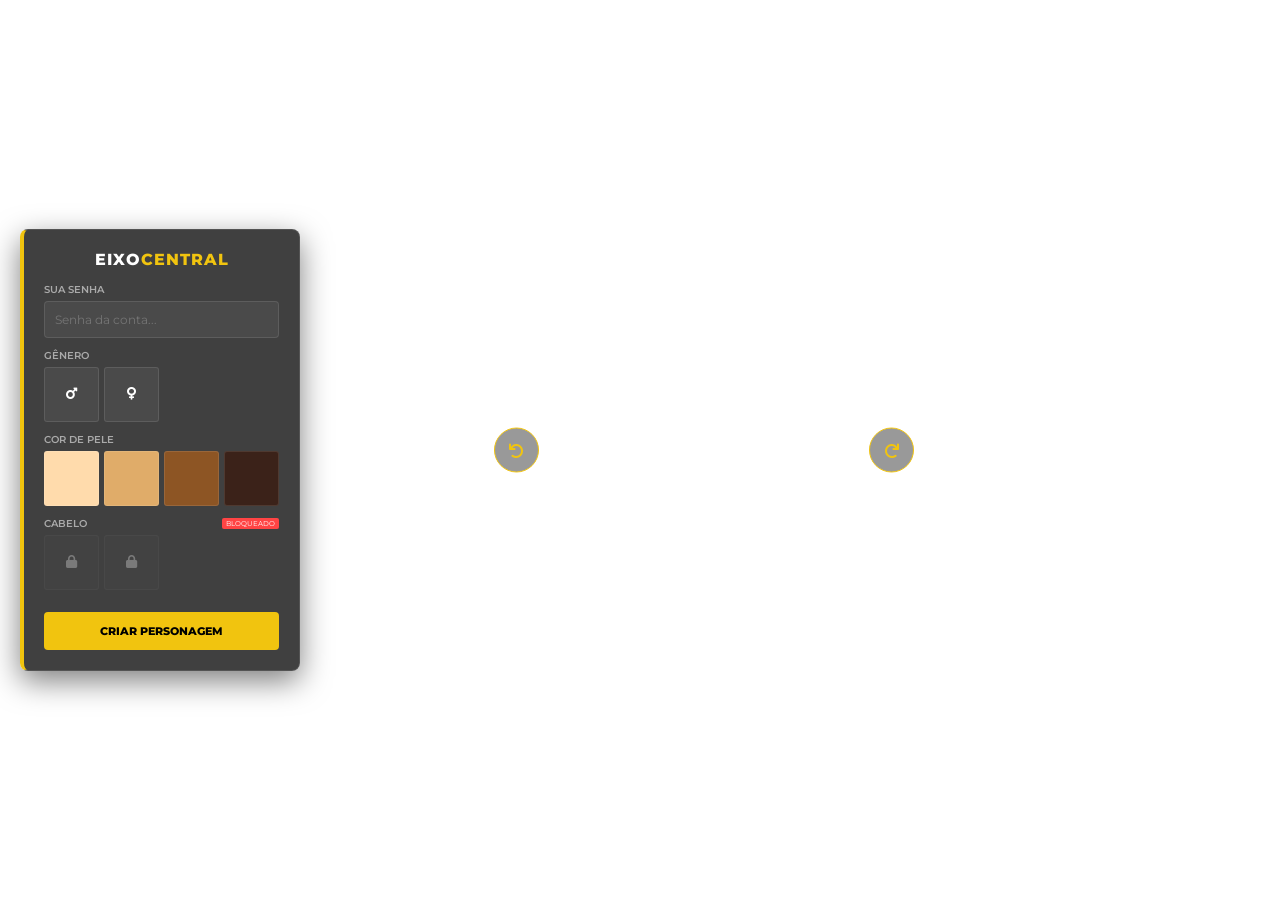
==== criacao.html @ 39329869 "Add files via upload" ====
<!DOCTYPE html>
<html lang="pt-br">
<head>
    <meta charset="UTF-8">
    <meta name="viewport" content="width=device-width, initial-scale=1.0">
    <link href="https://fonts.googleapis.com/css2?family=Montserrat:wght@400;800&display=swap" rel="stylesheet">
    <link rel="stylesheet" href="https://cdnjs.cloudflare.com/ajax/libs/font-awesome/6.0.0/css/all.min.css">
    <style>
        :root { --primary: #f1c40f; --danger: #ff4444; }
        * { margin: 0; padding: 0; box-sizing: border-box; font-family: 'Montserrat', sans-serif; }
        
        body { background: transparent; height: 100vh; width: 100vw; overflow: hidden; display: flex; align-items: center; }

        /* MENU ACHATADO E COMPACTO */
        .sidebar {
            width: 280px; height: auto; max-height: 85vh; margin-left: 20px;
            background: rgba(0, 0, 0, 0.75); backdrop-filter: blur(15px); -webkit-backdrop-filter: blur(15px);
            border: 1px solid rgba(255,255,255,0.1); border-left: 4px solid var(--primary);
            border-radius: 8px; padding: 20px; color: white; display: flex; flex-direction: column;
            box-shadow: 0 10px 30px rgba(0,0,0,0.5);
        }

        h1 { font-weight: 800; font-size: 1rem; text-transform: uppercase; margin-bottom: 15px; text-align: center; letter-spacing: 1px; }
        h1 span { color: var(--primary); }

        .section { margin-bottom: 12px; position: relative; }
        .section p { font-weight: 600; font-size: 0.6rem; text-transform: uppercase; color: #aaa; margin-bottom: 6px; }

        /* INPUT DE SENHA */
        .input-senha {
            width: 100%; padding: 10px; background: rgba(255,255,255,0.05);
            border: 1px solid rgba(255,255,255,0.1); border-radius: 4px;
            color: white; font-size: 0.75rem; outline: none; transition: 0.3s;
        }
        .input-senha:focus { border-color: var(--primary); background: rgba(255,255,255,0.1); }

        /* GRID QUADRADINHO */
        .grid-options { display: grid; grid-template-columns: repeat(4, 1fr); gap: 5px; }
        .box-opt {
            aspect-ratio: 1/1; background: rgba(255,255,255,0.05); border: 1px solid rgba(255,255,255,0.1);
            display: flex; align-items: center; justify-content: center; cursor: pointer; font-size: 0.8rem; border-radius: 3px;
        }
        .box-opt.active { background: var(--primary); color: black; border-color: var(--primary); }

        /* BLOQUEIO CABELO */
        .locked { opacity: 0.3; filter: grayscale(1); }
        .badge-locked {
            position: absolute; top: 0; right: 0; background: var(--danger);
            color: white; font-size: 0.45rem; padding: 1px 4px; border-radius: 2px;
        }

        /* SETAS DE GIRAR NO CENTRO */
        .center-rotate {
            position: fixed; left: 55%; top: 50%; transform: translate(-50%, -50%);
            width: 420px; display: flex; justify-content: space-between; pointer-events: none;
        }
        .arrow-rotate {
            pointer-events: auto; background: rgba(0,0,0,0.4); border: 1px solid var(--primary);
            color: var(--primary); width: 45px; height: 45px; border-radius: 50%;
            display: flex; align-items: center; justify-content: center; font-size: 1rem;
        }

        /* BOTÃO FINALIZAR */
        .btn-finish {
            margin-top: 10px; background: var(--primary); border: none;
            padding: 12px; color: black; font-weight: 800; border-radius: 4px;
            cursor: pointer; text-transform: uppercase; font-size: 0.7rem; transition: 0.3s;
        }
        .btn-finish:active { transform: scale(0.95); opacity: 0.8; }
    </style>
</head>
<body>

    <aside class="sidebar">
        <h1>EIXO<span>CENTRAL</span></h1>

        <div class="section">
            <p>Sua Senha</p>
            <input type="password" id="char-pass" class="input-senha" placeholder="Senha da conta...">
        </div>

        <div class="section">
            <p>Gênero</p>
            <div class="grid-options">
                <div id="m-btn" class="box-opt" onclick="setGender('M', 58)"><i class="fas fa-mars"></i></div>
                <div id="f-btn" class="box-opt" onclick="setGender('F', 184)"><i class="fas fa-venus"></i></div>
            </div>
        </div>

        <div class="section">
            <p>Cor de Pele</p>
            <div class="grid-options">
                <div class="box-opt" style="background: #ffdbac;" onclick="setSkin(1)"></div>
                <div class="box-opt" style="background: #e0ac69;" onclick="setSkin(3)"></div>
                <div class="box-opt" style="background: #8d5524;" onclick="setSkin(4)"></div>
                <div class="box-opt" style="background: #3b2219;" onclick="setSkin(5)"></div>
            </div>
        </div>

        <div class="section">
            <p>Cabelo</p>
            <span class="badge-locked">BLOQUEADO</span>
            <div class="grid-options locked">
                <div class="box-opt"><i class="fas fa-lock"></i></div>
                <div class="box-opt"><i class="fas fa-lock"></i></div>
            </div>
        </div>

        <button class="btn-finish" onclick="finalizar()">Criar Personagem</button>
    </aside>

    <div class="center-rotate">
        <div class="arrow-rotate" onmousedown="startRotate(-5)" onmouseup="stopRotate()"><i class="fas fa-undo"></i></div>
        <div class="arrow-rotate" onmousedown="startRotate(5)" onmouseup="stopRotate()"><i class="fas fa-redo"></i></div>
    </div>

    <script>
        let rotateTimer;
        function setGender(g, skinId) {
            document.querySelectorAll('.box-opt').forEach(b => b.classList.remove('active'));
            document.getElementById(g.toLowerCase() + '-btn').classList.add('active');
            if(window.geckoju) window.geckoju.send("setGender:" + skinId);
        }
        function setSkin(id) { if(window.geckoju) window.geckoju.send("setSkinColor:" + id); }
        function startRotate(val) { rotateTimer = setInterval(() => { if(window.geckoju) window.geckoju.send("rotateChar:" + val); }, 50); }
        function stopRotate() { clearInterval(rotateTimer); }
        
        function finalizar() {
            const pass = document.getElementById('char-pass').value;
            if(pass.length < 4) {
                alert("Senha muito curta!");
                return;
            }
            if(window.geckoju) window.geckoju.send("finishCreation:" + pass);
        }
    </script>
</body>
</html>
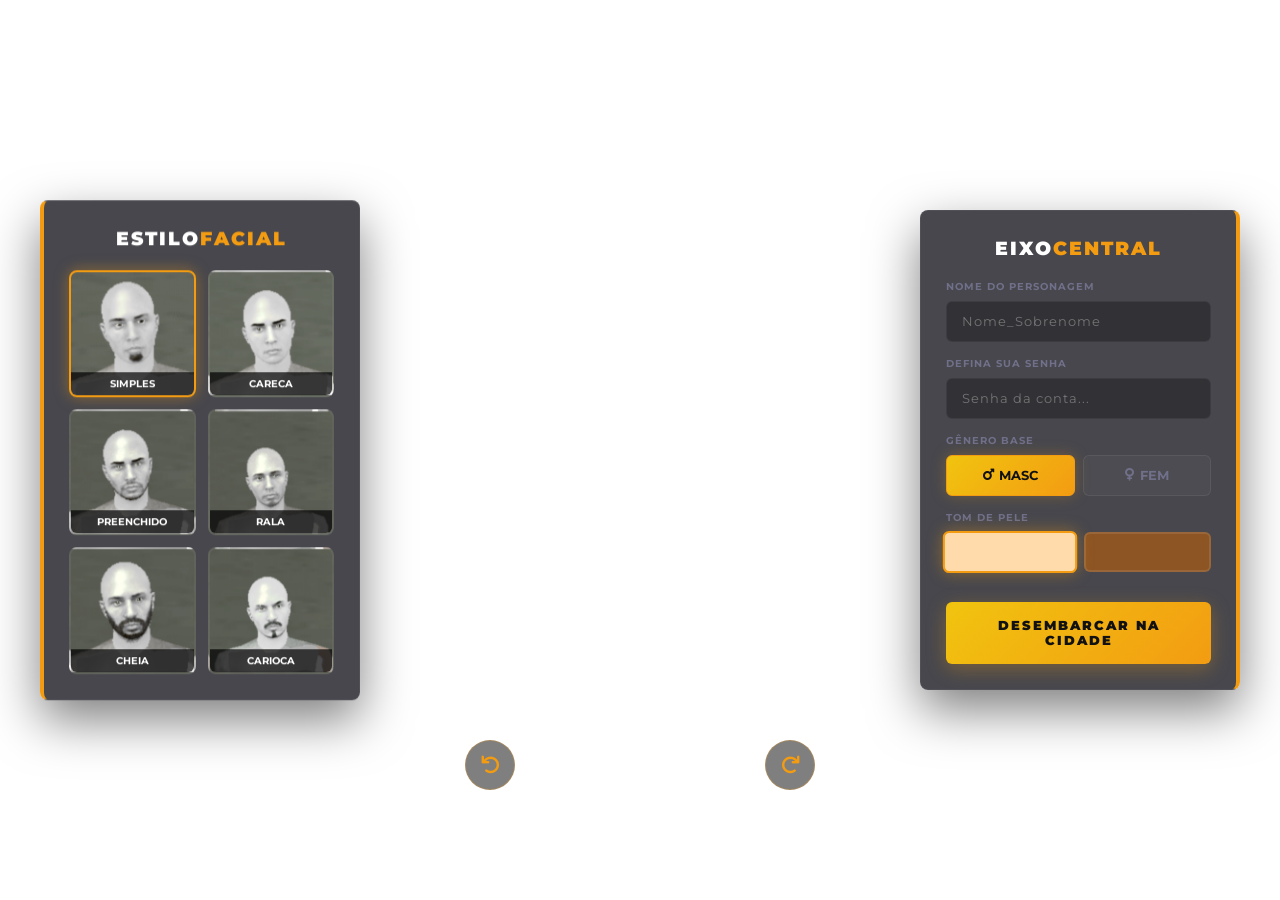
==== commit 6d9ec905: "Add files via upload" ====
--- a/criacao.html
+++ b/criacao.html
@@ -3,135 +3,418 @@
 <head>
     <meta charset="UTF-8">
     <meta name="viewport" content="width=device-width, initial-scale=1.0">
-    <link href="https://fonts.googleapis.com/css2?family=Montserrat:wght@400;800&display=swap" rel="stylesheet">
+    <link href="https://fonts.googleapis.com/css2?family=Montserrat:wght@400;600;800;900&display=swap" rel="stylesheet">
     <link rel="stylesheet" href="https://cdnjs.cloudflare.com/ajax/libs/font-awesome/6.0.0/css/all.min.css">
     <style>
-        :root { --primary: #f1c40f; --danger: #ff4444; }
+        :root { 
+            --primary: #f39c12; 
+            --secondary: #f1c40f; 
+            --danger: #e74c3c;
+            --panel-bg: rgba(10, 10, 18, 0.75);
+            --border-glow: rgba(243, 156, 18, 0.2);
+            --text-sub: #70708a;
+        }
+        
         * { margin: 0; padding: 0; box-sizing: border-box; font-family: 'Montserrat', sans-serif; }
         
-        body { background: transparent; height: 100vh; width: 100vw; overflow: hidden; display: flex; align-items: center; }
-
-        /* MENU ACHATADO E COMPACTO */
+        body { 
+            background: transparent; 
+            height: 100vh; 
+            width: 100vw; 
+            overflow: hidden; 
+            font-size: 14px;
+        }
+
+        /* PAINÉIS LATERAIS (FIVEM STYLE) */
         .sidebar {
-            width: 280px; height: auto; max-height: 85vh; margin-left: 20px;
-            background: rgba(0, 0, 0, 0.75); backdrop-filter: blur(15px); -webkit-backdrop-filter: blur(15px);
-            border: 1px solid rgba(255,255,255,0.1); border-left: 4px solid var(--primary);
-            border-radius: 8px; padding: 20px; color: white; display: flex; flex-direction: column;
-            box-shadow: 0 10px 30px rgba(0,0,0,0.5);
-        }
-
-        h1 { font-weight: 800; font-size: 1rem; text-transform: uppercase; margin-bottom: 15px; text-align: center; letter-spacing: 1px; }
+            position: absolute;
+            top: 50%;
+            transform: translateY(-50%);
+            width: 320px; 
+            height: auto; 
+            max-height: 95vh; 
+            background: var(--panel-bg); 
+            backdrop-filter: blur(20px); 
+            -webkit-backdrop-filter: blur(20px);
+            border: 1px solid rgba(255,255,255,0.05); 
+            border-radius: 8px; 
+            padding: 25px; 
+            color: white; 
+            display: flex; 
+            flex-direction: column;
+            box-shadow: 0 20px 50px rgba(0,0,0,0.5);
+            overflow-y: auto;
+        }
+        .sidebar::-webkit-scrollbar { display: none; }
+
+        /* Painel Principal na Direita */
+        .main-panel {
+            right: 40px;
+            border-right: 4px solid var(--primary);
+        }
+
+        /* Painel de Preview na Esquerda */
+        .preview-panel {
+            left: 40px;
+            border-left: 4px solid var(--primary);
+            transition: all 0.3s ease;
+        }
+
+        h1 { 
+            font-weight: 900; 
+            font-size: 1.2rem; 
+            text-transform: uppercase; 
+            margin-bottom: 20px; 
+            text-align: center; 
+            letter-spacing: 2px; 
+        }
         h1 span { color: var(--primary); }
 
-        .section { margin-bottom: 12px; position: relative; }
-        .section p { font-weight: 600; font-size: 0.6rem; text-transform: uppercase; color: #aaa; margin-bottom: 6px; }
-
-        /* INPUT DE SENHA */
-        .input-senha {
-            width: 100%; padding: 10px; background: rgba(255,255,255,0.05);
-            border: 1px solid rgba(255,255,255,0.1); border-radius: 4px;
-            color: white; font-size: 0.75rem; outline: none; transition: 0.3s;
-        }
-        .input-senha:focus { border-color: var(--primary); background: rgba(255,255,255,0.1); }
-
-        /* GRID QUADRADINHO */
-        .grid-options { display: grid; grid-template-columns: repeat(4, 1fr); gap: 5px; }
+        .section { margin-bottom: 15px; position: relative; }
+        .section p { 
+            font-weight: 700; 
+            font-size: 0.65rem; 
+            text-transform: uppercase; 
+            color: var(--text-sub); 
+            margin-bottom: 8px; 
+            letter-spacing: 1px;
+        }
+
+        /* INPUTS */
+        .input-padrao {
+            width: 100%; 
+            padding: 12px 15px; 
+            background: rgba(0,0,0,0.3);
+            border: 1px solid rgba(255,255,255,0.06); 
+            border-radius: 6px;
+            color: white; 
+            font-size: 0.8rem; 
+            outline: none; 
+            transition: all 0.3s;
+            letter-spacing: 1px;
+        }
+        .input-padrao:focus { 
+            border-color: var(--primary); 
+            background: rgba(243, 156, 18, 0.05); 
+            box-shadow: 0 0 15px rgba(243, 156, 18, 0.15);
+        }
+
+        .grid-options { 
+            display: grid; 
+            grid-template-columns: repeat(2, 1fr); 
+            gap: 8px; 
+        }
+        
+        /* BOTÕES DE GÊNERO */
         .box-opt {
-            aspect-ratio: 1/1; background: rgba(255,255,255,0.05); border: 1px solid rgba(255,255,255,0.1);
-            display: flex; align-items: center; justify-content: center; cursor: pointer; font-size: 0.8rem; border-radius: 3px;
-        }
-        .box-opt.active { background: var(--primary); color: black; border-color: var(--primary); }
-
-        /* BLOQUEIO CABELO */
-        .locked { opacity: 0.3; filter: grayscale(1); }
-        .badge-locked {
-            position: absolute; top: 0; right: 0; background: var(--danger);
-            color: white; font-size: 0.45rem; padding: 1px 4px; border-radius: 2px;
+            padding: 12px; 
+            background: rgba(255,255,255,0.03); 
+            border: 1px solid rgba(255,255,255,0.06);
+            display: flex; 
+            align-items: center; 
+            justify-content: center; 
+            cursor: pointer; 
+            font-size: 0.8rem; 
+            font-weight: 700;
+            border-radius: 6px; 
+            color: var(--text-sub);
+            transition: all 0.2s;
+        }
+        .box-opt:hover { border-color: rgba(243, 156, 18, 0.4); color: white; }
+        .box-opt.active { 
+            background: linear-gradient(135deg, var(--secondary), var(--primary)); 
+            color: #111; 
+            border-color: var(--primary); 
+            box-shadow: 0 0 15px rgba(243, 156, 18, 0.25);
+        }
+
+        /* CAIXAS DE COR DE PELE */
+        .color-grid {
+            display: flex;
+            gap: 10px;
+            justify-content: space-between;
+        }
+        .color-box {
+            width: 100%;
+            height: 40px;
+            border-radius: 6px;
+            border: 2px solid rgba(255,255,255,0.1);
+            cursor: pointer;
+            transition: all 0.2s;
+        }
+        .color-box:hover { transform: scale(1.05); }
+        .color-box.active {
+            border-color: var(--primary);
+            box-shadow: 0 0 15px rgba(243, 156, 18, 0.4);
+            transform: scale(1.05);
+        }
+
+        /* GRID DE PREVIEW DE FOTOS (BARBA/CABELO) */
+        .preview-grid {
+            display: grid;
+            grid-template-columns: repeat(2, 1fr);
+            gap: 12px;
+        }
+        .preview-img-box {
+            position: relative;
+            width: 100%;
+            aspect-ratio: 1; /* Quadrado perfeito */
+            background-color: rgba(0,0,0,0.5);
+            border: 2px solid rgba(255,255,255,0.05);
+            border-radius: 8px;
+            cursor: pointer;
+            overflow: hidden;
+            background-size: cover;
+            background-position: center;
+            transition: all 0.2s;
+            display: flex;
+            align-items: flex-end;
+        }
+        .preview-img-box:hover {
+            border-color: rgba(243, 156, 18, 0.5);
+            transform: scale(1.03);
+        }
+        .preview-img-box.active {
+            border-color: var(--primary);
+            box-shadow: 0 0 15px rgba(243, 156, 18, 0.4);
+        }
+        .preview-label {
+            width: 100%;
+            background: rgba(0,0,0,0.7);
+            color: white;
+            text-align: center;
+            font-size: 0.65rem;
+            font-weight: 700;
+            padding: 5px 0;
+            text-transform: uppercase;
         }
 
         /* SETAS DE GIRAR NO CENTRO */
         .center-rotate {
-            position: fixed; left: 55%; top: 50%; transform: translate(-50%, -50%);
-            width: 420px; display: flex; justify-content: space-between; pointer-events: none;
+            position: fixed; 
+            left: 50%; 
+            top: 85%; 
+            transform: translate(-50%, -50%);
+            width: 350px; 
+            display: flex; 
+            justify-content: space-between; 
+            pointer-events: none;
+            z-index: 5;
         }
         .arrow-rotate {
-            pointer-events: auto; background: rgba(0,0,0,0.4); border: 1px solid var(--primary);
-            color: var(--primary); width: 45px; height: 45px; border-radius: 50%;
-            display: flex; align-items: center; justify-content: center; font-size: 1rem;
+            pointer-events: auto; 
+            background: rgba(0,0,0,0.5); 
+            border: 1px solid rgba(243, 156, 18, 0.3);
+            color: var(--primary); 
+            width: 50px; 
+            height: 50px; 
+            border-radius: 50%;
+            display: flex; 
+            align-items: center; 
+            justify-content: center; 
+            font-size: 1.2rem;
+            cursor: pointer;
+            transition: all 0.2s;
+            backdrop-filter: blur(5px);
+        }
+        .arrow-rotate:hover {
+            background: rgba(243, 156, 18, 0.2);
+            border-color: var(--primary);
+            box-shadow: 0 0 15px rgba(243, 156, 18, 0.4);
+            transform: scale(1.1);
         }
 
         /* BOTÃO FINALIZAR */
         .btn-finish {
-            margin-top: 10px; background: var(--primary); border: none;
-            padding: 12px; color: black; font-weight: 800; border-radius: 4px;
-            cursor: pointer; text-transform: uppercase; font-size: 0.7rem; transition: 0.3s;
-        }
-        .btn-finish:active { transform: scale(0.95); opacity: 0.8; }
+            margin-top: 15px; 
+            background: linear-gradient(135deg, var(--secondary), var(--primary)); 
+            border: none;
+            padding: 16px; 
+            color: #111; 
+            font-weight: 900; 
+            border-radius: 6px;
+            cursor: pointer; 
+            text-transform: uppercase; 
+            font-size: 0.8rem; 
+            letter-spacing: 2px;
+            transition: all 0.3s;
+            box-shadow: 0 5px 20px rgba(243, 156, 18, 0.3);
+        }
+        .btn-finish:hover { 
+            transform: translateY(-2px); 
+            box-shadow: 0 8px 25px rgba(243, 156, 18, 0.4); 
+            filter: brightness(1.1);
+        }
     </style>
 </head>
 <body>
 
-    <aside class="sidebar">
+    <!-- PAINEL DA ESQUERDA: FOTOS E PREVIEWS -->
+    <aside class="sidebar preview-panel" id="painel-opcoes">
+        <h1 id="titulo-preview">ESTILO<span>FACIAL</span></h1>
+        
+        <!-- Grid de Barbas (MASCULINO) -->
+        <div id="grid-barbas" class="preview-grid">
+            <div class="preview-img-box active" style="background-image: url('barba1.png');" onclick="setEstilo(1, this)">
+                <div class="preview-label">Simples</div>
+            </div>
+            <div class="preview-img-box" style="background-image: url('barba2.png');" onclick="setEstilo(2, this)">
+                <div class="preview-label">Careca</div>
+            </div>
+            <div class="preview-img-box" style="background-image: url('barba3.png');" onclick="setEstilo(3, this)">
+                <div class="preview-label">Preenchido</div>
+            </div>
+            <div class="preview-img-box" style="background-image: url('barba4.png');" onclick="setEstilo(4, this)">
+                <div class="preview-label">Rala</div>
+            </div>
+            <div class="preview-img-box" style="background-image: url('barba5.png');" onclick="setEstilo(5, this)">
+                <div class="preview-label">Cheia</div>
+            </div>
+            <div class="preview-img-box" style="background-image: url('barba6.png');" onclick="setEstilo(6, this)">
+                <div class="preview-label">Carioca</div>
+            </div>
+        </div>
+
+        <!-- Grid de Cabelos (FEMININO) -->
+        <div id="grid-cabelos" class="preview-grid" style="display: none;">
+            <div class="preview-img-box active" style="background-image: url('cabelo1.png');" onclick="setEstilo(1, this)">
+                <div class="preview-label">Curto</div>
+            </div>
+            <div class="preview-img-box" style="background-image: url('cabelo2.png');" onclick="setEstilo(2, this)">
+                <div class="preview-label">Rabo Cavalo</div>
+            </div>
+        </div>
+    </aside>
+
+    <!-- SETAS DO CENTRO DA TELA -->
+    <div class="center-rotate">
+        <div class="arrow-rotate" onmousedown="startRotate(-5)" onmouseup="stopRotate()" onmouseleave="stopRotate()"><i class="fas fa-undo"></i></div>
+        <div class="arrow-rotate" onmousedown="startRotate(5)" onmouseup="stopRotate()" onmouseleave="stopRotate()"><i class="fas fa-redo"></i></div>
+    </div>
+
+    <!-- PAINEL DA DIREITA: DADOS E FINALIZAÇÃO -->
+    <aside class="sidebar main-panel">
         <h1>EIXO<span>CENTRAL</span></h1>
 
         <div class="section">
-            <p>Sua Senha</p>
-            <input type="password" id="char-pass" class="input-senha" placeholder="Senha da conta...">
+            <p>Nome do Personagem</p>
+            <input type="text" id="char-name" class="input-padrao" placeholder="Nome_Sobrenome">
         </div>
 
         <div class="section">
-            <p>Gênero</p>
+            <p>Defina sua Senha</p>
+            <input type="password" id="char-pass" class="input-padrao" placeholder="Senha da conta...">
+        </div>
+
+        <div class="section">
+            <p>Gênero Base</p>
             <div class="grid-options">
-                <div id="m-btn" class="box-opt" onclick="setGender('M', 58)"><i class="fas fa-mars"></i></div>
-                <div id="f-btn" class="box-opt" onclick="setGender('F', 184)"><i class="fas fa-venus"></i></div>
+                <div id="m-btn" class="box-opt active" onclick="setGender('M', 58)"><i class="fas fa-mars" style="margin-right: 5px;"></i> MASC</div>
+                <div id="f-btn" class="box-opt" onclick="setGender('F', 184)"><i class="fas fa-venus" style="margin-right: 5px;"></i> FEM</div>
             </div>
         </div>
 
         <div class="section">
-            <p>Cor de Pele</p>
-            <div class="grid-options">
-                <div class="box-opt" style="background: #ffdbac;" onclick="setSkin(1)"></div>
-                <div class="box-opt" style="background: #e0ac69;" onclick="setSkin(3)"></div>
-                <div class="box-opt" style="background: #8d5524;" onclick="setSkin(4)"></div>
-                <div class="box-opt" style="background: #3b2219;" onclick="setSkin(5)"></div>
-            </div>
-        </div>
-
-        <div class="section">
-            <p>Cabelo</p>
-            <span class="badge-locked">BLOQUEADO</span>
-            <div class="grid-options locked">
-                <div class="box-opt"><i class="fas fa-lock"></i></div>
-                <div class="box-opt"><i class="fas fa-lock"></i></div>
-            </div>
-        </div>
-
-        <button class="btn-finish" onclick="finalizar()">Criar Personagem</button>
+            <p>Tom de Pele</p>
+            <div class="color-grid">
+                <div id="pele-1" class="color-box active" style="background: #ffdbac;" onclick="setSkin(1)"></div>
+                <div id="pele-2" class="color-box" style="background: #8d5524;" onclick="setSkin(2)"></div>
+            </div>
+        </div>
+
+        <button class="btn-finish" onclick="finalizar()">Desembarcar na Cidade</button>
     </aside>
-
-    <div class="center-rotate">
-        <div class="arrow-rotate" onmousedown="startRotate(-5)" onmouseup="stopRotate()"><i class="fas fa-undo"></i></div>
-        <div class="arrow-rotate" onmousedown="startRotate(5)" onmouseup="stopRotate()"><i class="fas fa-redo"></i></div>
-    </div>
 
     <script>
         let rotateTimer;
+        let generoEscolhido = 1; // 1 = Masc, 2 = Fem
+        let peleEscolhida = 1;   // 1 = Branca, 2 = Negra
+        let estiloEscolhido = 1; // ID do cabelo ou barba (começa no 1)
+
         function setGender(g, skinId) {
-            document.querySelectorAll('.box-opt').forEach(b => b.classList.remove('active'));
-            document.getElementById(g.toLowerCase() + '-btn').classList.add('active');
+            document.getElementById('m-btn').classList.remove('active');
+            document.getElementById('f-btn').classList.remove('active');
+            
+            // Reseta o estilo para o padrão 1 ao trocar de sexo
+            estiloEscolhido = 1;
+            removerAtivos(document.querySelectorAll('.preview-img-box'));
+            document.querySelectorAll('#grid-barbas .preview-img-box')[0].classList.add('active');
+            document.querySelectorAll('#grid-cabelos .preview-img-box')[0].classList.add('active');
+
+            if(g === 'M') {
+                document.getElementById('m-btn').classList.add('active');
+                generoEscolhido = 1;
+                // Altera o painel da esquerda para Barbas
+                document.getElementById('titulo-preview').innerHTML = "ESTILO<span>FACIAL</span>";
+                document.getElementById('grid-barbas').style.display = 'grid';
+                document.getElementById('grid-cabelos').style.display = 'none';
+            } else {
+                document.getElementById('f-btn').classList.add('active');
+                generoEscolhido = 2;
+                // Altera o painel da esquerda para Cabelos
+                document.getElementById('titulo-preview').innerHTML = "ESTILO<span>CABELO</span>";
+                document.getElementById('grid-barbas').style.display = 'none';
+                document.getElementById('grid-cabelos').style.display = 'grid';
+            }
+            
             if(window.geckoju) window.geckoju.send("setGender:" + skinId);
         }
-        function setSkin(id) { if(window.geckoju) window.geckoju.send("setSkinColor:" + id); }
-        function startRotate(val) { rotateTimer = setInterval(() => { if(window.geckoju) window.geckoju.send("rotateChar:" + val); }, 50); }
+
+        function setSkin(id) { 
+            document.getElementById('pele-1').classList.remove('active');
+            document.getElementById('pele-2').classList.remove('active');
+            document.getElementById('pele-' + id).classList.add('active');
+            peleEscolhida = id;
+            if(window.geckoju) window.geckoju.send("setSkinColor:" + id); 
+        }
+
+        function setEstilo(id, elemento) {
+            estiloEscolhido = id;
+            
+            // Remove o brilho ativo de todas as caixinhas que estão visíveis
+            let gridAtiva = (generoEscolhido === 1) ? document.getElementById('grid-barbas') : document.getElementById('grid-cabelos');
+            removerAtivos(gridAtiva.querySelectorAll('.preview-img-box'));
+            
+            // Coloca o brilho na foto clicada
+            elemento.classList.add('active');
+
+            // Manda pro jogo em tempo real pra ele ver a roupa no boneco
+            if(window.geckoju) window.geckoju.send("previewStyle:" + id); 
+        }
+
+        function removerAtivos(elementos) {
+            elementos.forEach(el => el.classList.remove('active'));
+        }
+
+        function startRotate(val) { 
+            rotateTimer = setInterval(() => { 
+                if(window.geckoju) window.geckoju.send("rotateChar:" + val); 
+            }, 50); 
+        }
+
         function stopRotate() { clearInterval(rotateTimer); }
         
         function finalizar() {
+            const nome = document.getElementById('char-name').value;
             const pass = document.getElementById('char-pass').value;
-            if(pass.length < 4) {
-                alert("Senha muito curta!");
+            
+            if(!nome.includes("_")) {
+                alert("O nome deve seguir o padrão: Nome_Sobrenome");
                 return;
             }
-            if(window.geckoju) window.geckoju.send("finishCreation:" + pass);
+            if(pass.length < 4) {
+                alert("A senha deve conter no mínimo 4 caracteres!");
+                return;
+            }
+
+            // Envia no padrão exato para o seu PAWN
+            let payload = "finishCreation:" + nome + "|" + pass + "|" + generoEscolhido + "|" + peleEscolhida + "|" + estiloEscolhido;
+            
+            if(window.geckoju) {
+                window.geckoju.send(payload);
+            } else {
+                console.log("Conta enviada para o PAWN:", payload);
+            }
         }
     </script>
 </body>
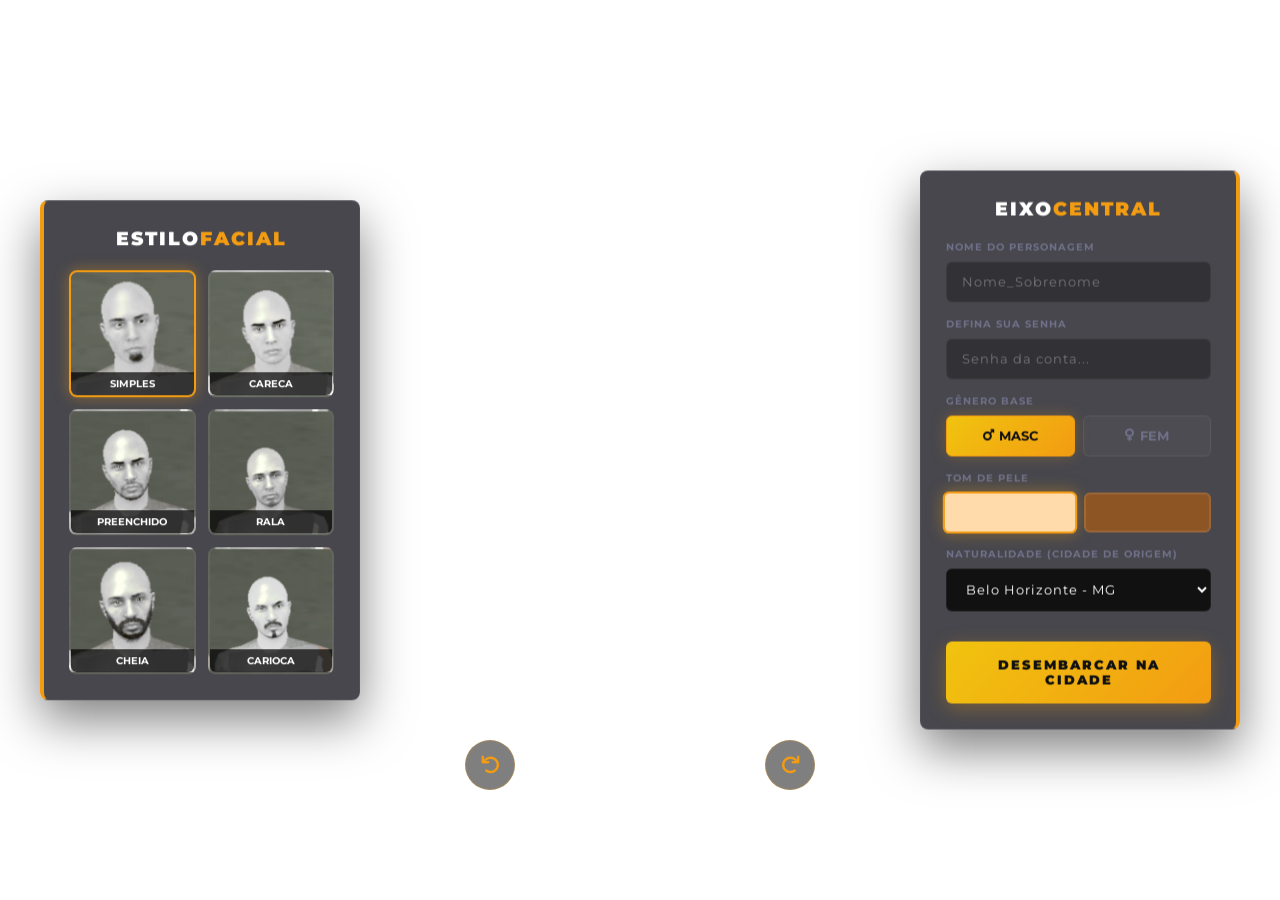
==== commit 0fd191e9: "Add files via upload" ====
--- a/criacao.html
+++ b/criacao.html
@@ -245,6 +245,47 @@
             box-shadow: 0 8px 25px rgba(243, 156, 18, 0.4); 
             filter: brightness(1.1);
         }
+
+        /* ================= AJUSTE FINO MOBILE (AFUNDADO NAS BEIRADINHAS E COMPACTO) ================= */
+        @media (max-width: 768px) {
+            body { overflow-y: auto; }
+            .sidebar {
+                width: 90% !important;
+                max-width: 320px !important;
+                padding: 15px !important;
+                max-height: 85vh !important;
+            }
+            .preview-panel {
+                left: 10px !important; /* Bem colado na beiradinha esquerda */
+                right: auto;
+            }
+            .main-panel {
+                right: 10px !important; /* Bem colado na beiradinha direita */
+                left: auto;
+            }
+            /* Se a tela for muito estreita, empilha e centraliza com margens nas pontas */
+            @media (max-width: 650px) {
+                .sidebar {
+                    position: relative !important;
+                    top: auto !important;
+                    transform: none !important;
+                    margin: 15px auto !important;
+                    left: 0 !important;
+                    right: 0 !important;
+                    width: 92% !important;
+                }
+                body {
+                    display: block !important;
+                    overflow-y: auto !important;
+                }
+                .center-rotate {
+                    position: relative !important;
+                    top: auto !important;
+                    transform: none !important;
+                    margin: 10px auto !important;
+                }
+            }
+        }
     </style>
 </head>
 <body>
@@ -320,6 +361,18 @@
                 <div id="pele-1" class="color-box active" style="background: #ffdbac;" onclick="setSkin(1)"></div>
                 <div id="pele-2" class="color-box" style="background: #8d5524;" onclick="setSkin(2)"></div>
             </div>
+        </div>
+
+        <!-- NOVA SEÇÃO: NATURALIDADE -->
+        <div class="section">
+            <p>Naturalidade (Cidade de Origem)</p>
+            <select id="char-naturalidade" class="input-padrao" style="background: #111; cursor: pointer;">
+                <option value="Belo Horizonte - MG">Belo Horizonte - MG</option>
+                <option value="Goiânia - GO">Goiânia - GO</option>
+                <option value="São Paulo - SP">São Paulo - SP</option>
+                <option value="Brasília - DF">Brasília - DF</option>
+                <option value="Cuiabá - MT">Cuiabá - MT</option>
+            </select>
         </div>
 
         <button class="btn-finish" onclick="finalizar()">Desembarcar na Cidade</button>
@@ -397,6 +450,7 @@
         function finalizar() {
             const nome = document.getElementById('char-name').value;
             const pass = document.getElementById('char-pass').value;
+            const naturalidade = document.getElementById('char-naturalidade').value; // Pega a cidade selecionada
             
             if(!nome.includes("_")) {
                 alert("O nome deve seguir o padrão: Nome_Sobrenome");
@@ -407,8 +461,8 @@
                 return;
             }
 
-            // Envia no padrão exato para o seu PAWN
-            let payload = "finishCreation:" + nome + "|" + pass + "|" + generoEscolhido + "|" + peleEscolhida + "|" + estiloEscolhido;
+            // Novo Payload enviando: NOME|SENHA|GENERO|PELE|ESTILO|NATURALIDADE
+            let payload = `finishCreation:${nome}|${pass}|${generoEscolhido}|${peleEscolhida}|${estiloEscolhido}|${naturalidade}`;
             
             if(window.geckoju) {
                 window.geckoju.send(payload);
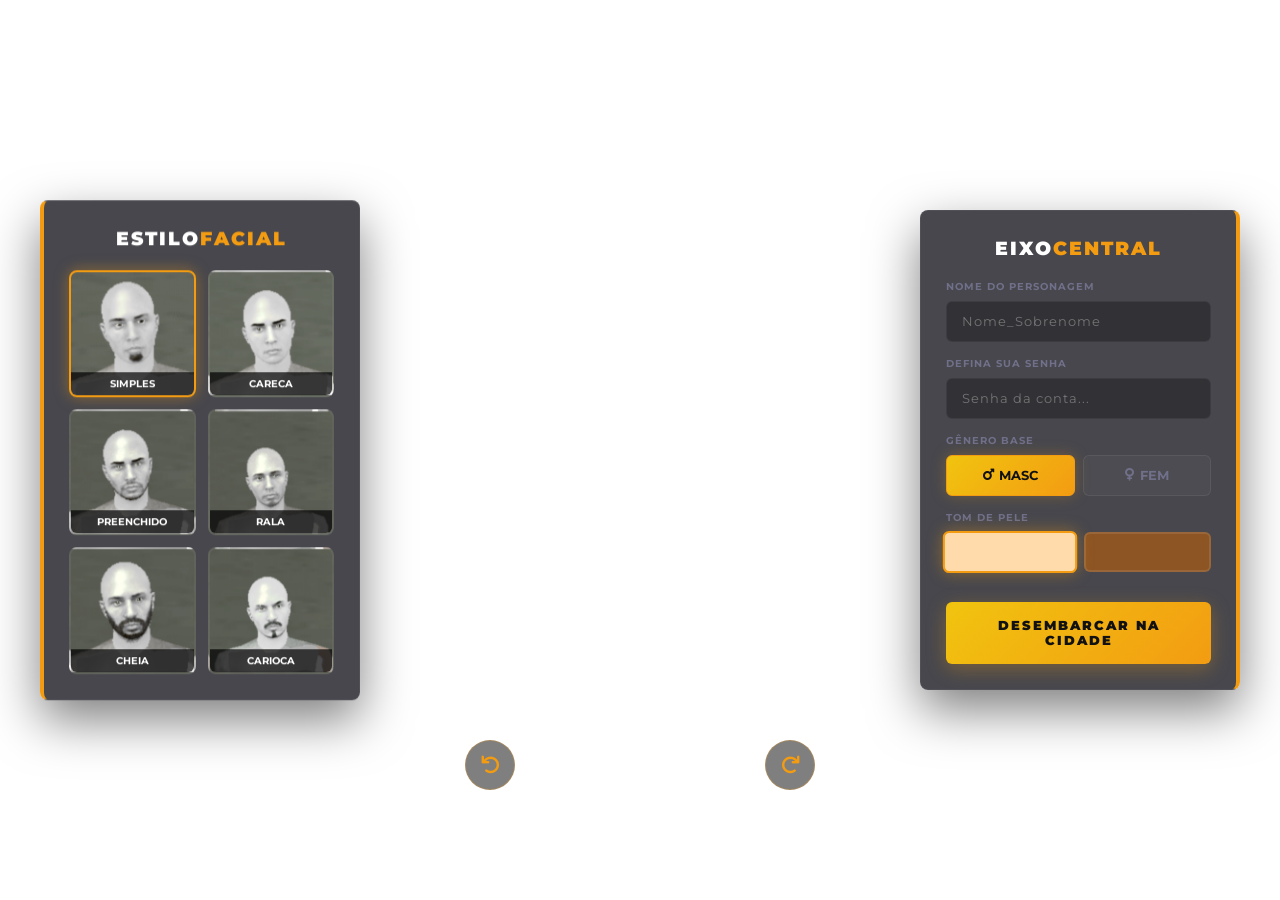
==== commit 8dcc86e6: "Add files via upload" ====
--- a/criacao.html
+++ b/criacao.html
@@ -363,18 +363,6 @@
             </div>
         </div>
 
-        <!-- NOVA SEÇÃO: NATURALIDADE -->
-        <div class="section">
-            <p>Naturalidade (Cidade de Origem)</p>
-            <select id="char-naturalidade" class="input-padrao" style="background: #111; cursor: pointer;">
-                <option value="Belo Horizonte - MG">Belo Horizonte - MG</option>
-                <option value="Goiânia - GO">Goiânia - GO</option>
-                <option value="São Paulo - SP">São Paulo - SP</option>
-                <option value="Brasília - DF">Brasília - DF</option>
-                <option value="Cuiabá - MT">Cuiabá - MT</option>
-            </select>
-        </div>
-
         <button class="btn-finish" onclick="finalizar()">Desembarcar na Cidade</button>
     </aside>
 
@@ -450,7 +438,6 @@
         function finalizar() {
             const nome = document.getElementById('char-name').value;
             const pass = document.getElementById('char-pass').value;
-            const naturalidade = document.getElementById('char-naturalidade').value; // Pega a cidade selecionada
             
             if(!nome.includes("_")) {
                 alert("O nome deve seguir o padrão: Nome_Sobrenome");
@@ -461,8 +448,8 @@
                 return;
             }
 
-            // Novo Payload enviando: NOME|SENHA|GENERO|PELE|ESTILO|NATURALIDADE
-            let payload = `finishCreation:${nome}|${pass}|${generoEscolhido}|${peleEscolhida}|${estiloEscolhido}|${naturalidade}`;
+            // Envia no padrão exato para o seu PAWN
+            let payload = "finishCreation:" + nome + "|" + pass + "|" + generoEscolhido + "|" + peleEscolhida + "|" + estiloEscolhido;
             
             if(window.geckoju) {
                 window.geckoju.send(payload);
